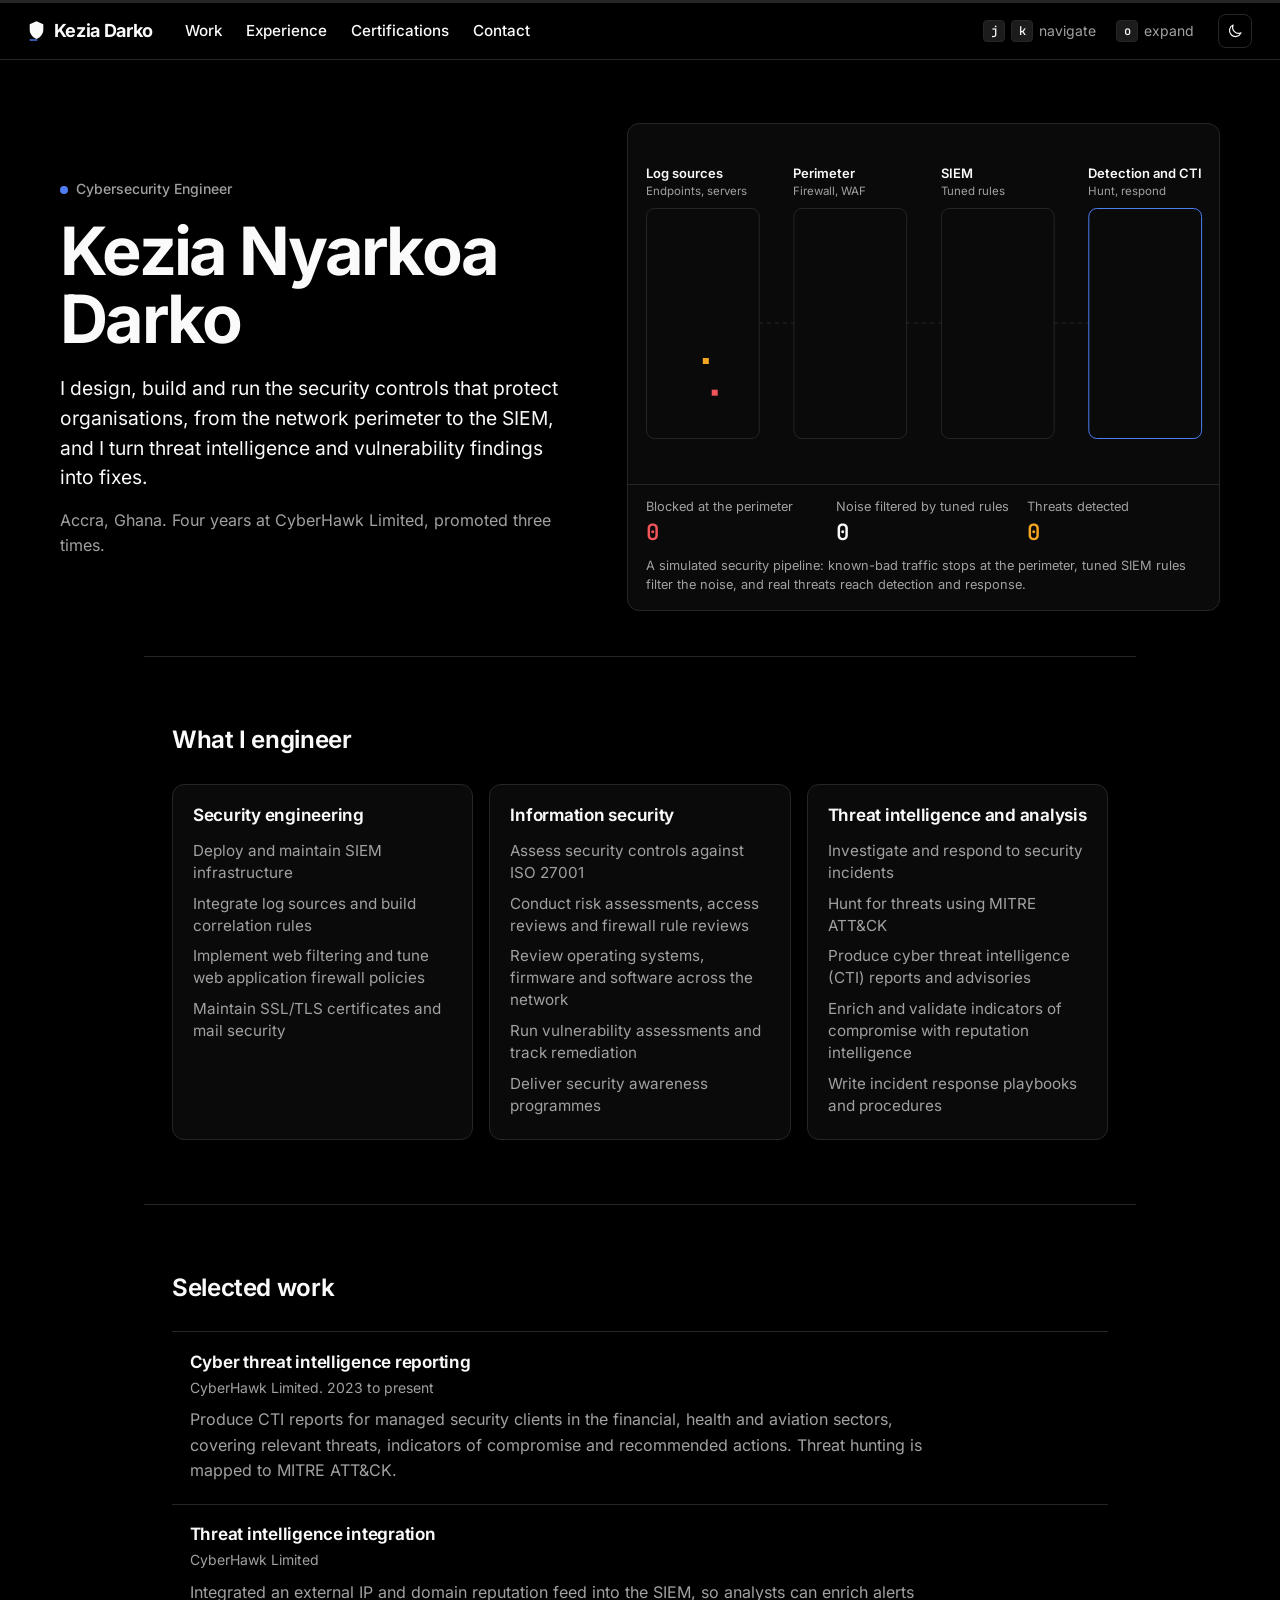
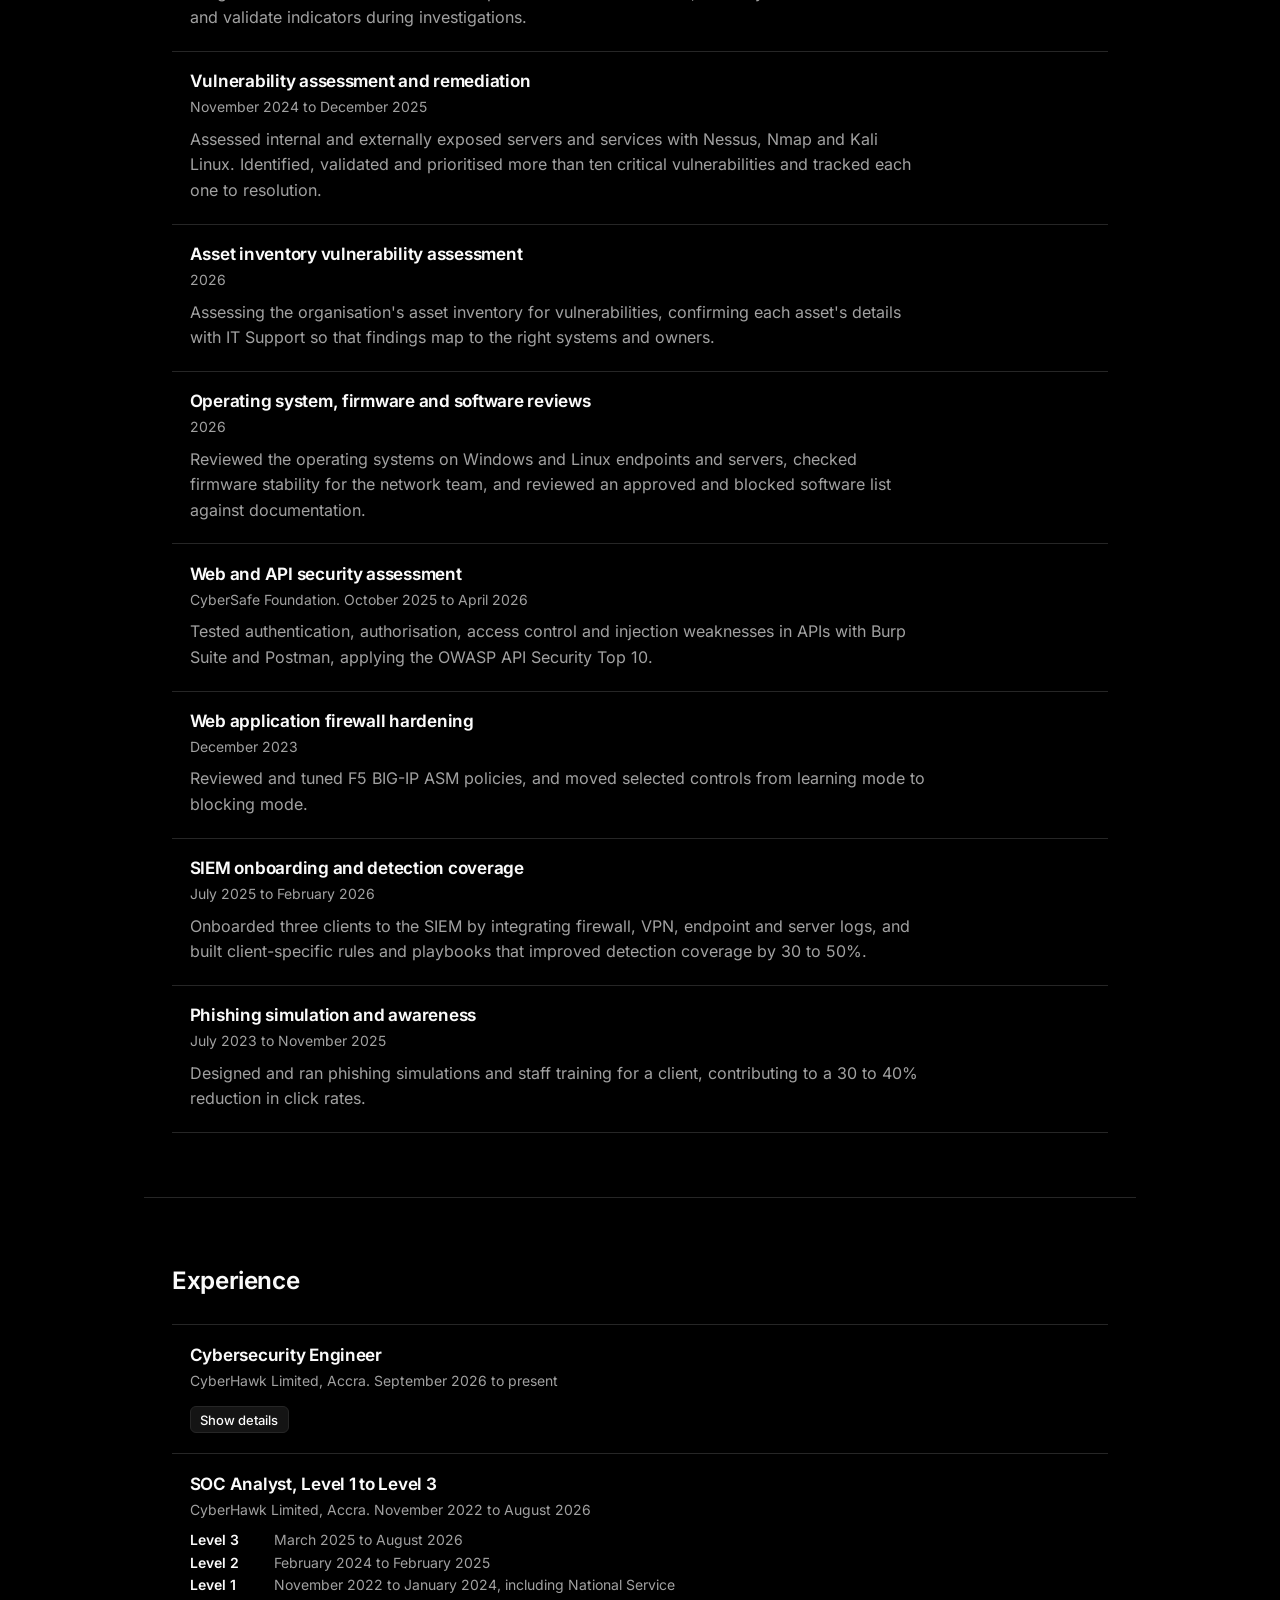
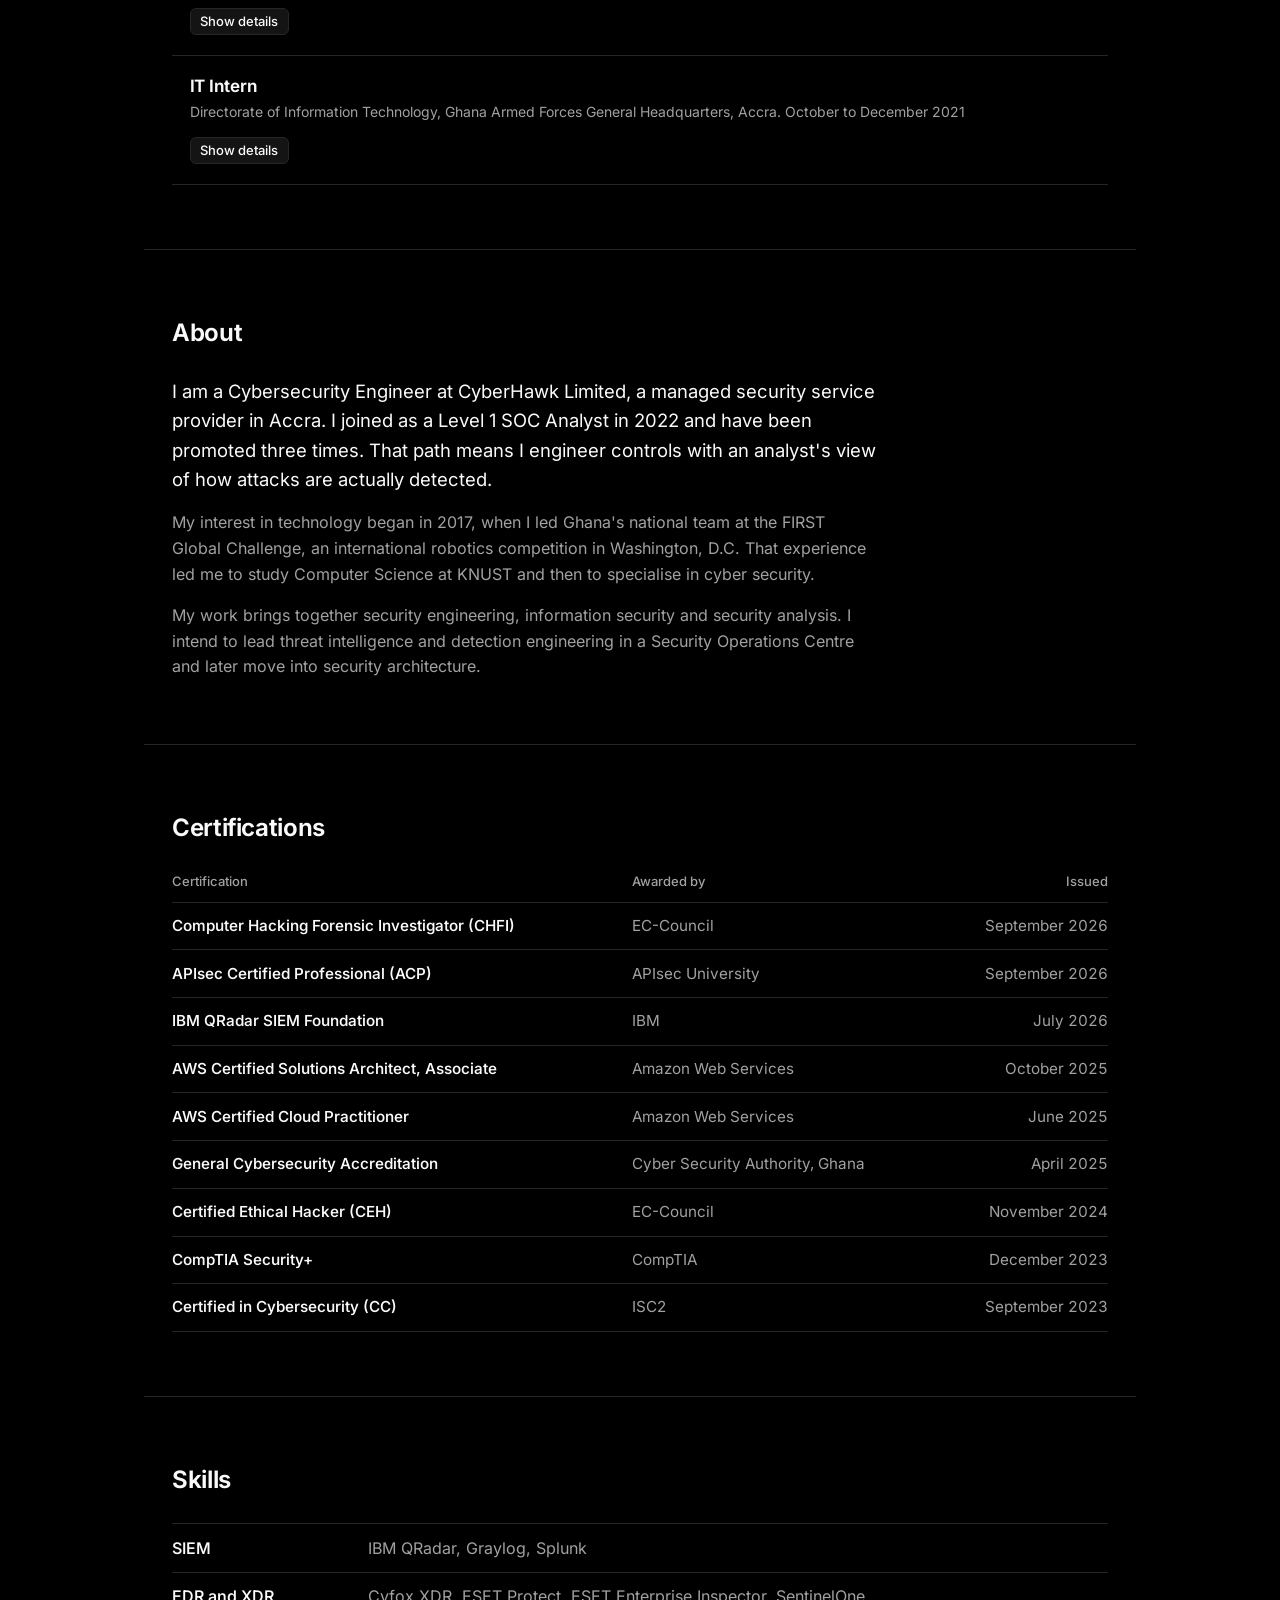
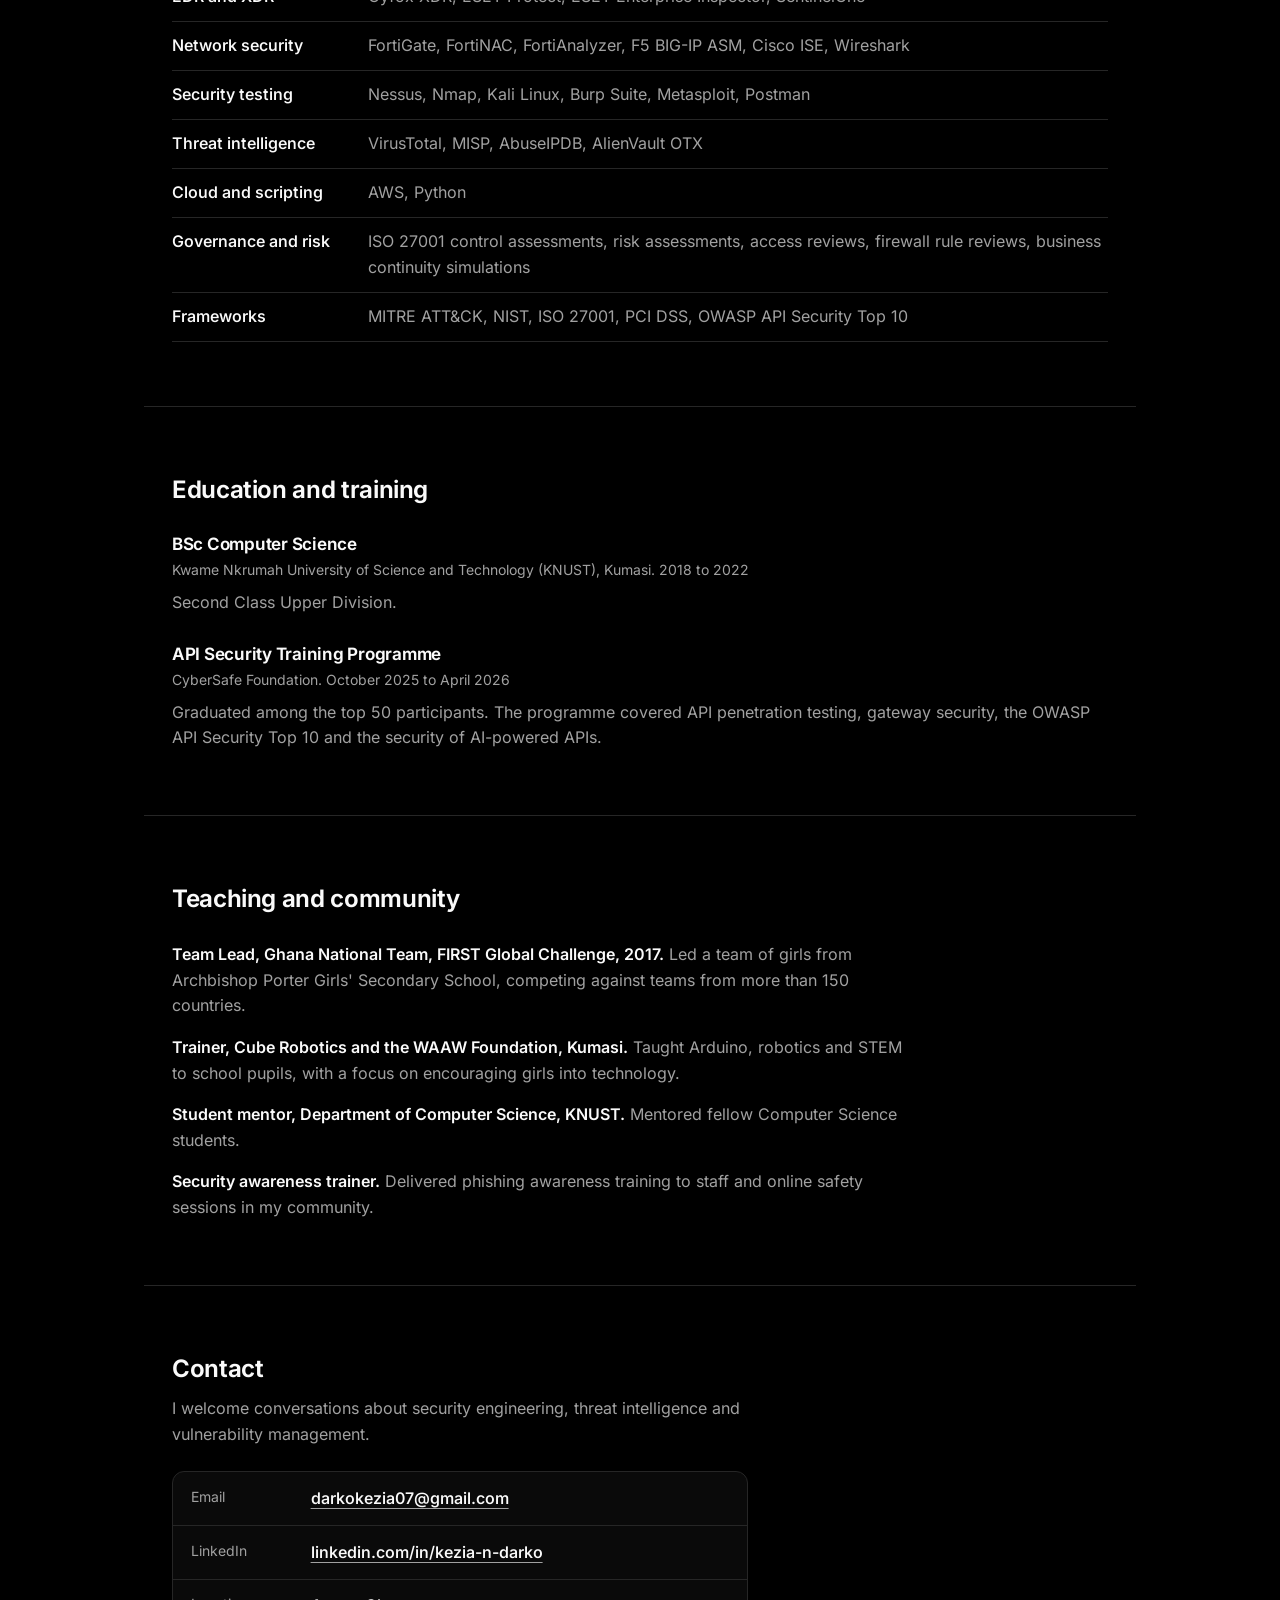
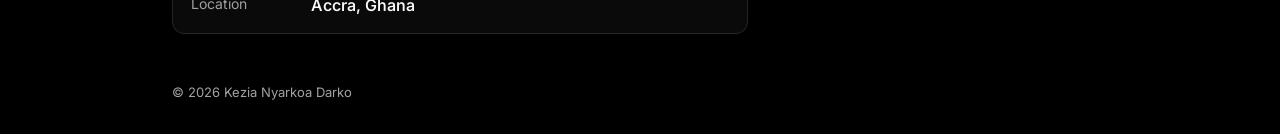
==== index.html @ 372451c3 "Add files via upload" ====
<!doctype html>
<html lang="en-GB" data-theme="dark">
<head>
<meta charset="utf-8">
<meta name="viewport" content="width=device-width, initial-scale=1">
<meta http-equiv="Content-Security-Policy" content="default-src 'none'; style-src 'sha256-IjvVVF1/81zvJD3wgTS6n4fn77Ia8DJwxIE45pSxgAc='; script-src 'sha256-u671l3vYb9fwI74BQW+jJZUP7U3Sh3WQQxTGGMKlvh4='; font-src data:; img-src data:; base-uri 'none'; form-action 'none'">
<meta name="referrer" content="no-referrer">
<title>Kezia Nyarkoa Darko, Cybersecurity Engineer</title>
<meta name="description" content="Kezia Nyarkoa Darko is an information security and cybersecurity engineer and analyst in Accra, Ghana, working across security engineering, risk assessment and incident investigation.">
<meta property="og:title" content="Kezia Nyarkoa Darko, Cybersecurity Engineer">
<meta property="og:description" content="Security engineering, information security and security analysis, from Accra, Ghana.">
<meta property="og:type" content="profile">
<link rel="icon" href="data:image/svg+xml,%3Csvg xmlns='http://www.w3.org/2000/svg' viewBox='0 0 32 32'%3E%3Crect width='32' height='32' rx='7' fill='%23000'/%3E%3Cpath d='M16 6l8 3.5v6c0 5.2-3.4 8.7-8 10.5-4.6-1.8-8-5.3-8-10.5v-6z' fill='%23fff'/%3E%3Crect x='10' y='27' width='12' height='2' fill='%234F7DF3'/%3E%3C/svg%3E">
<style>@font-face{font-family:"Inter";font-style:normal;font-weight:100 900;font-display:swap;src:url([data-uri]) format('woff2')}@font-face{font-family:"JetBrains Mono";font-style:normal;font-weight:100 800;font-display:swap;src:url([data-uri]) format('woff2')}
:root,[data-theme="dark"]{
  --bg:#000;
  --surface:#0A0A0A;
  --raised:#141414;
  --border:#262626;
  --text:#FAFAFA;
  --muted:#A1A1A1;
  --accent:#4F7DF3;
  --threat:#F5A524;
  --bad:#F2555A;
  --kbd:#1C1C1C;
  color-scheme:dark;
}
[data-theme="light"]{
  --bg:#FFF;
  --surface:#FAFAFA;
  --raised:#F2F2F2;
  --border:#E4E4E4;
  --text:#0A0A0A;
  --muted:#5C5C5C;
  --accent:#2F5FE0;
  --threat:#B86E00;
  --bad:#D0333A;
  --kbd:#F2F2F2;
  color-scheme:light;
}
:root{--sans:"Inter",system-ui,sans-serif;--mono:"JetBrains Mono",ui-monospace,monospace;--gutter:clamp(1rem,3vw,1.75rem);--col:62rem}
*,*::before,*::after{box-sizing:border-box}
html{scroll-behavior:smooth;-webkit-text-size-adjust:100%;scroll-padding-top:5rem}
body{margin:0;background:var(--bg);color:var(--text);font:400 1rem/1.6 var(--sans);font-feature-settings:"cv11","ss01"}
h1,h2,h3{margin:0;text-wrap:balance;font-weight:650;letter-spacing:-.015em}
p,ul,ol,dl,dd,figure{margin:0;padding:0}
a{color:inherit;text-underline-offset:.22em;text-decoration-thickness:1px;text-decoration-color:var(--muted)}
a:hover{text-decoration-color:var(--text)}
:focus-visible{outline:2px solid var(--accent);outline-offset:2px;border-radius:4px}
.sr{position:absolute;width:1px;height:1px;overflow:hidden;clip-path:inset(50%)}
.skip{position:absolute;left:1rem;top:-4rem;z-index:30;background:var(--text);color:var(--bg);padding:.5rem 1rem;border-radius:6px}
.skip:focus{top:.75rem}

/* top bar */
.bar{position:sticky;top:0;z-index:20;display:flex;align-items:center;gap:2rem;height:60px;padding:0 var(--gutter);background:var(--bg);border-top:3px solid var(--border);border-bottom:1px solid var(--border)}
.brand{display:flex;align-items:center;gap:.55rem;text-decoration:none;font-weight:700;font-size:1.125rem;letter-spacing:-.02em;white-space:nowrap}
.logo{width:17px;height:21px;color:var(--text)}
.nav{display:flex;gap:1.5rem}
.nav a{text-decoration:none;font-weight:500;font-size:.95rem}
.nav a:hover{color:var(--muted)}
.tools{margin-left:auto;display:flex;align-items:center;gap:1.25rem}
.hint{display:flex;align-items:center;gap:.35rem;color:var(--muted);font-size:.875rem;white-space:nowrap}
kbd{display:inline-grid;place-items:center;min-width:1.4rem;height:1.4rem;padding:0 .3rem;font:500 .75rem/1 var(--mono);color:var(--text);background:var(--kbd);border:1px solid var(--border);border-radius:4px}
.theme{display:grid;place-items:center;width:34px;height:34px;margin-left:.25rem;padding:0;background:var(--bg);color:var(--text);border:1px solid var(--border);border-radius:8px;cursor:pointer}
.theme:hover{background:var(--raised)}
.theme svg{width:18px;height:18px}
[data-theme="dark"] .sun,[data-theme="light"] .moon{display:none}

/* intro */
.intro{display:grid;grid-template-columns:minmax(0,1fr) minmax(0,1.15fr);gap:clamp(1.5rem,4vw,3.5rem);align-items:center;max-width:76rem;margin:0 auto;padding:clamp(2.5rem,7vh,4.5rem) var(--gutter) clamp(2rem,5vh,3.5rem)}
.role{display:inline-flex;align-items:center;gap:.5rem;font-size:.875rem;font-weight:500;color:var(--muted);margin-bottom:1.1rem}
.role::before{content:"";width:8px;height:8px;border-radius:50%;background:var(--accent)}
h1{font-size:clamp(2.6rem,5.2vw,4.4rem);line-height:1.02;font-weight:700;letter-spacing:-.04em}
.lede{font-size:clamp(1.1rem,1.5vw,1.25rem);line-height:1.55;margin-top:1.25rem;max-width:34em}
.where{color:var(--muted);margin-top:.9rem}

.pipeline{background:var(--surface);border:1px solid var(--border);border-radius:12px;overflow:hidden}
.pipeline canvas{display:block;width:100%;height:clamp(280px,32vw,360px)}
.pipeline figcaption{border-top:1px solid var(--border);padding:.9rem 1.1rem 1rem}
.counts{display:grid;grid-template-columns:repeat(3,minmax(0,1fr));gap:1rem}
.counts dt{font-size:.8rem;color:var(--muted);line-height:1.3}
.counts dd{font:600 1.4rem/1.2 var(--mono);margin-top:.2rem;font-variant-numeric:tabular-nums}
.counts div:nth-child(1) dd{color:var(--bad)}
.counts div:nth-child(3) dd{color:var(--threat)}
.note{font-size:.8rem;color:var(--muted);margin-top:.7rem;line-height:1.45}

/* sections */
.sec{max-width:var(--col);margin:0 auto;padding:clamp(2.5rem,6vw,4rem) var(--gutter);border-top:1px solid var(--border)}
.sec>h2{font-size:1.5rem;margin-bottom:1.5rem}
h3{font-size:1.0625rem;line-height:1.35;font-weight:650}
.meta{font-size:.875rem;color:var(--muted);margin:.2rem 0 .5rem}
.prose{max-width:44rem}
.prose p+p{margin-top:1em}
.prose p{color:var(--muted)}
.prose p:first-child{font-size:1.15rem;color:var(--text)}

.focus{display:grid;grid-template-columns:repeat(3,minmax(0,1fr));gap:1rem}
.focus>div{background:var(--surface);border:1px solid var(--border);border-radius:12px;padding:1.2rem 1.25rem 1.35rem}
.focus h3{margin-bottom:.8rem}
.focus ul{list-style:none;font-size:.95rem;color:var(--muted);line-height:1.45}
.focus li+li{margin-top:.55rem}

/* feed entries */
.feed{list-style:none;display:grid;border-top:1px solid var(--border)}
.entry{position:relative;padding:1.15rem 1rem 1.25rem 1.1rem;border-bottom:1px solid var(--border);outline:none}
.entry::before{content:"";position:absolute;left:0;top:1.2rem;bottom:1.2rem;width:2px;border-radius:2px;background:transparent}
.entry.is-current{background:var(--surface)}
.entry.is-current::before{background:var(--accent)}
.entry:focus-visible{outline:none}
.entry:focus-visible::before{background:var(--accent);width:3px}
.feed article p:last-child{color:var(--muted);max-width:46rem}
.toggle{margin-top:.35rem;padding:.3rem .6rem;font:500 .8125rem var(--sans);color:var(--text);background:var(--raised);border:1px solid var(--border);border-radius:6px;cursor:pointer}
.toggle:hover{border-color:var(--muted)}
.more{margin-top:.85rem}
.more ul{padding-left:1.1rem;color:var(--muted);max-width:46rem}
.more li+li{margin-top:.4rem}
.levels{margin:.2rem 0 .35rem;font-size:.875rem}
.levels>div{display:grid;grid-template-columns:4.5rem 1fr;gap:.75rem}
.levels dt{font-weight:600}
.levels dd{color:var(--muted)}
.plain{list-style:none;max-width:46rem}
.plain li{color:var(--muted)}
.plain strong{color:var(--text);font-weight:600}
.plain li+li{margin-top:1rem}
.stack{display:grid;gap:1.75rem}
.stack p:last-child{color:var(--muted)}

table{width:100%;border-collapse:collapse;font-size:.95rem}
thead th{text-align:left;font-weight:500;font-size:.8125rem;color:var(--muted);padding:0 1rem .6rem 0;border-bottom:1px solid var(--border)}
tbody th{text-align:left;font-weight:550}
tbody th,tbody td{padding:.7rem 1rem .7rem 0;border-bottom:1px solid var(--border);vertical-align:top}
tbody td{color:var(--muted)}
tbody td:last-child,thead th:last-child{white-space:nowrap;padding-right:0;text-align:right;font-variant-numeric:tabular-nums}

.skills{display:grid}
.skills>div{display:grid;grid-template-columns:11rem 1fr;gap:.25rem 1.25rem;padding:.7rem 0;border-bottom:1px solid var(--border)}
.skills>div:first-child{border-top:1px solid var(--border)}
.skills dt{font-weight:550}
.skills dd{color:var(--muted)}

.contact{max-width:var(--col);margin:0 auto;padding:clamp(2.5rem,6vw,4rem) var(--gutter) 2rem;border-top:1px solid var(--border)}
.contact h2{font-size:1.5rem}
.contact>p:not(.copy){color:var(--muted);margin-top:.5rem;max-width:36em}
.card{margin-top:1.5rem;background:var(--surface);border:1px solid var(--border);border-radius:12px;max-width:36rem}
.card>div{display:grid;grid-template-columns:6.5rem 1fr;gap:1rem;padding:.85rem 1.1rem}
.card>div+div{border-top:1px solid var(--border)}
.card dt{color:var(--muted);font-size:.875rem}
.card dd{font-weight:550;overflow-wrap:anywhere}
.copy{margin-top:3rem;font-size:.8125rem;color:var(--muted)}

@media (max-width:980px){.hint{display:none}.intro{grid-template-columns:1fr}}
@media (hover:none){.hint{display:none}}
@media (max-width:760px){
  .bar{gap:1rem}
  .brand span{display:none}
  .nav{gap:1rem}
  .nav a{font-size:.875rem}
  .nav a[href="#certifications"]{display:none}
  .focus{grid-template-columns:1fr}
  .skills>div{grid-template-columns:1fr}
  .counts{grid-template-columns:1fr;gap:.4rem}
  .counts div{display:flex;justify-content:space-between;align-items:baseline;gap:1rem}
  .counts dd{font-size:1.2rem;margin:0}
  .pipeline canvas{height:420px}
  thead{position:absolute;width:1px;height:1px;overflow:hidden;clip-path:inset(50%)}
  table,tbody,tr,tbody th,tbody td{display:block;width:100%}
  tbody tr{padding:.7rem 0;border-bottom:1px solid var(--border)}
  tbody th,tbody td{padding:0;border:0;text-align:left!important;white-space:normal}
  .card>div{grid-template-columns:1fr;gap:.1rem}
}
@media (prefers-reduced-motion:reduce){html{scroll-behavior:auto}}
@media print{.bar,.pipeline,.skip,.toggle{display:none}.more{display:block!important}}
</style>
</head>
<body>
<a class="skip" href="#main">Skip to main content</a>
<header class="bar">
  <a class="brand" href="#top"><svg class="logo" viewBox="0 0 20 24" aria-hidden="true"><path d="M10 1l8 3.5v6.2c0 5.4-3.4 9.1-8 11.3-4.6-2.2-8-5.9-8-11.3V4.5z" fill="currentColor"/><rect x="2" y="22.4" width="9" height="1.6" fill="var(--accent)"/></svg><span>Kezia Darko</span></a>
  <nav class="nav" aria-label="Main">
    <a href="#projects">Work</a>
    <a href="#work">Experience</a>
    <a href="#certifications">Certifications</a>
    <a href="#contact">Contact</a>
  </nav>
  <div class="tools">
    <p class="hint"><kbd>j</kbd> <kbd>k</kbd> navigate</p>
    <p class="hint"><kbd>o</kbd> expand</p>
    <button class="theme" id="theme" type="button" aria-label="Switch to light theme">
      <svg class="moon" viewBox="0 0 24 24" aria-hidden="true"><path d="M20 14.5A8 8 0 0 1 9.5 4a8 8 0 1 0 10.5 10.5z" fill="none" stroke="currentColor" stroke-width="1.6" stroke-linejoin="round"/></svg>
      <svg class="sun" viewBox="0 0 24 24" aria-hidden="true"><circle cx="12" cy="12" r="4" fill="none" stroke="currentColor" stroke-width="1.6"/><path d="M12 2v2.5M12 19.5V22M2 12h2.5M19.5 12H22M4.9 4.9l1.8 1.8M17.3 17.3l1.8 1.8M4.9 19.1l1.8-1.8M17.3 6.7l1.8-1.8" stroke="currentColor" stroke-width="1.6" stroke-linecap="round"/></svg>
    </button>
  </div>
</header>

<main id="main">
  <section class="intro" id="top">
    <div class="intro-text">
      <p class="role">Cybersecurity Engineer</p>
      <h1>Kezia Nyarkoa Darko</h1>
      <p class="lede">I design, build and run the security controls that protect organisations, from the network perimeter to the SIEM, and I turn threat intelligence and vulnerability findings into fixes.</p>
      <p class="where">Accra, Ghana. Four years at CyberHawk Limited, promoted three times.</p>
    </div>
    <figure class="pipeline" id="pipeline" hidden>
      <canvas id="flow" aria-hidden="true"></canvas>
      <figcaption>
        <dl class="counts">
          <div><dt>Blocked at the perimeter</dt><dd id="c-block">0</dd></div>
          <div><dt>Noise filtered by tuned rules</dt><dd id="c-noise">0</dd></div>
          <div><dt>Threats detected</dt><dd id="c-hit">0</dd></div>
        </dl>
        <p class="note">A simulated security pipeline: known-bad traffic stops at the perimeter, tuned SIEM rules filter the noise, and real threats reach detection and response.</p>
      </figcaption>
    </figure>
  </section>

  <section class="sec" id="focus">
    <h2>What I engineer</h2>
    <div class="focus">
      <div>
        <h3>Security engineering</h3>
        <ul>
          <li>Deploy and maintain SIEM infrastructure</li>
          <li>Integrate log sources and build correlation rules</li>
          <li>Implement web filtering and tune web application firewall policies</li>
          <li>Maintain SSL/TLS certificates and mail security</li>
        </ul>
      </div>
      <div>
        <h3>Information security</h3>
        <ul>
          <li>Assess security controls against ISO 27001</li>
          <li>Conduct risk assessments, access reviews and firewall rule reviews</li>
          <li>Review operating systems, firmware and software across the network</li>
          <li>Run vulnerability assessments and track remediation</li>
          <li>Deliver security awareness programmes</li>
        </ul>
      </div>
      <div>
        <h3>Threat intelligence and analysis</h3>
        <ul>
          <li>Investigate and respond to security incidents</li>
          <li>Hunt for threats using MITRE ATT&amp;CK</li>
          <li>Produce cyber threat intelligence (CTI) reports and advisories</li>
          <li>Enrich and validate indicators of compromise with reputation intelligence</li>
          <li>Write incident response playbooks and procedures</li>
        </ul>
      </div>
    </div>
  </section>

  <section class="sec" id="projects">
    <h2>Selected work</h2>
    <div class="feed">
      <article class="entry" tabindex="-1">
        <h3>Cyber threat intelligence reporting</h3>
        <p class="meta">CyberHawk Limited. 2023 to present</p>
        <p>Produce CTI reports for managed security clients in the financial, health and aviation sectors, covering relevant threats, indicators of compromise and recommended actions. Threat hunting is mapped to MITRE ATT&amp;CK.</p>
      </article>
      <article class="entry" tabindex="-1">
        <h3>Threat intelligence integration</h3>
        <p class="meta">CyberHawk Limited</p>
        <p>Integrated an external IP and domain reputation feed into the SIEM, so analysts can enrich alerts and validate indicators during investigations.</p>
      </article>
      <article class="entry" tabindex="-1">
        <h3>Vulnerability assessment and remediation</h3>
        <p class="meta">November 2024 to December 2025</p>
        <p>Assessed internal and externally exposed servers and services with Nessus, Nmap and Kali Linux. Identified, validated and prioritised more than ten critical vulnerabilities and tracked each one to resolution.</p>
      </article>
      <article class="entry" tabindex="-1">
        <h3>Asset inventory vulnerability assessment</h3>
        <p class="meta">2026</p>
        <p>Assessing the organisation's asset inventory for vulnerabilities, confirming each asset's details with IT Support so that findings map to the right systems and owners.</p>
      </article>
      <article class="entry" tabindex="-1">
        <h3>Operating system, firmware and software reviews</h3>
        <p class="meta">2026</p>
        <p>Reviewed the operating systems on Windows and Linux endpoints and servers, checked firmware stability for the network team, and reviewed an approved and blocked software list against documentation.</p>
      </article>
      <article class="entry" tabindex="-1">
        <h3>Web and API security assessment</h3>
        <p class="meta">CyberSafe Foundation. October 2025 to April 2026</p>
        <p>Tested authentication, authorisation, access control and injection weaknesses in APIs with Burp Suite and Postman, applying the OWASP API Security Top 10.</p>
      </article>
      <article class="entry" tabindex="-1">
        <h3>Web application firewall hardening</h3>
        <p class="meta">December 2023</p>
        <p>Reviewed and tuned F5 BIG-IP ASM policies, and moved selected controls from learning mode to blocking mode.</p>
      </article>
      <article class="entry" tabindex="-1">
        <h3>SIEM onboarding and detection coverage</h3>
        <p class="meta">July 2025 to February 2026</p>
        <p>Onboarded three clients to the SIEM by integrating firewall, VPN, endpoint and server logs, and built client-specific rules and playbooks that improved detection coverage by 30 to 50%.</p>
      </article>
      <article class="entry" tabindex="-1">
        <h3>Phishing simulation and awareness</h3>
        <p class="meta">July 2023 to November 2025</p>
        <p>Designed and ran phishing simulations and staff training for a client, contributing to a 30 to 40% reduction in click rates.</p>
      </article>
    </div>
  </section>

  <section class="sec" id="work">
    <h2>Experience</h2>
    <ol class="feed timeline">
      <li class="entry" tabindex="-1">
        <h3>Cybersecurity Engineer</h3>
        <p class="meta">CyberHawk Limited, Accra. September 2026 to present</p>
        <button class="toggle" type="button" aria-expanded="false" aria-controls="x1">Show details</button>
        <div class="more" id="x1" hidden>
        <ul>
          <li>Deployed an on-premises SIEM event processor to keep log processing in-country.</li>
          <li>Implemented web filtering policies and maintain security infrastructure, including SSL/TLS certificates and mail security.</li>
          <li>Review operating systems, firmware and software across endpoints and servers, and report findings to the technical teams.</li>
          <li>Assess assets for vulnerabilities and investigate SIEM platform health issues.</li>
          <li>Write technical documentation for the managed SIEM service and help run the company's Cyber Month awareness activities.</li>
        </ul>
        </div>
      </li>
      <li class="entry" tabindex="-1">
        <h3>SOC Analyst, Level 1 to Level 3</h3>
        <p class="meta">CyberHawk Limited, Accra. November 2022 to August 2026</p>
        <dl class="levels">
          <div><dt>Level 3</dt><dd>March 2025 to August 2026</dd></div>
          <div><dt>Level 2</dt><dd>February 2024 to February 2025</dd></div>
          <div><dt>Level 1</dt><dd>November 2022 to January 2024, including National Service</dd></div>
        </dl>
        <button class="toggle" type="button" aria-expanded="false" aria-controls="x2">Show details</button>
        <div class="more" id="x2" hidden>
        <ul>
          <li>Led investigations into more than 500 high-severity incidents across more than six managed security clients.</li>
          <li>Developed and tuned SIEM detection rules, contributing to a 30% reduction in false positives.</li>
          <li>Onboarded three clients to the SIEM, with client-specific rules and playbooks that improved detection coverage by 30 to 50%.</li>
          <li>Identified and prioritised more than ten critical vulnerabilities and tracked remediation through to resolution.</li>
          <li>Supported ISO 27001 security reviews, risk assessments, access reviews and business continuity simulations.</li>
          <li>Conducted threat hunting with MITRE ATT&amp;CK, wrote threat intelligence reports and integrated external threat intelligence into the SIEM.</li>
          <li>Ran phishing simulations that helped one client reduce click rates by 30 to 40%.</li>
          <li>Mentored more than 15 Tier 1 analysts and led the SOC for a full week during the SOC manager's leave.</li>
        </ul>
        </div>
      </li>
      <li class="entry" tabindex="-1">
        <h3>IT Intern</h3>
        <p class="meta">Directorate of Information Technology, Ghana Armed Forces General Headquarters, Accra. October to December 2021</p>
        <button class="toggle" type="button" aria-expanded="false" aria-controls="x3">Show details</button>
        <div class="more" id="x3" hidden>
        <ul>
          <li>Supported IT infrastructure and network devices, configured workstations and assisted with connectivity troubleshooting.</li>
        </ul>
        </div>
      </li>
    </ol>
  </section>

  <section class="sec" id="about">
    <h2>About</h2>
    <div class="prose">
      <p>I am a Cybersecurity Engineer at CyberHawk Limited, a managed security service provider in Accra. I joined as a Level 1 SOC Analyst in 2022 and have been promoted three times. That path means I engineer controls with an analyst's view of how attacks are actually detected.</p>
      <p>My interest in technology began in 2017, when I led Ghana's national team at the FIRST Global Challenge, an international robotics competition in Washington, D.C. That experience led me to study Computer Science at KNUST and then to specialise in cyber security.</p>
      <p>My work brings together security engineering, information security and security analysis. I intend to lead threat intelligence and detection engineering in a Security Operations Centre and later move into security architecture.</p>
    </div>
  </section>

  <section class="sec" id="certifications">
    <h2>Certifications</h2>
    <table>
      <thead>
        <tr><th scope="col">Certification</th><th scope="col">Awarded by</th><th scope="col">Issued</th></tr>
      </thead>
      <tbody>
        <tr><th scope="row">Computer Hacking Forensic Investigator (CHFI)</th><td>EC-Council</td><td>September 2026</td></tr>
        <tr><th scope="row">APIsec Certified Professional (ACP)</th><td>APIsec University</td><td>September 2026</td></tr>
        <tr><th scope="row">IBM QRadar SIEM Foundation</th><td>IBM</td><td>July 2026</td></tr>
        <tr><th scope="row">AWS Certified Solutions Architect, Associate</th><td>Amazon Web Services</td><td>October 2025</td></tr>
        <tr><th scope="row">AWS Certified Cloud Practitioner</th><td>Amazon Web Services</td><td>June 2025</td></tr>
        <tr><th scope="row">General Cybersecurity Accreditation</th><td>Cyber Security Authority, Ghana</td><td>April 2025</td></tr>
        <tr><th scope="row">Certified Ethical Hacker (CEH)</th><td>EC-Council</td><td>November 2024</td></tr>
        <tr><th scope="row">CompTIA Security+</th><td>CompTIA</td><td>December 2023</td></tr>
        <tr><th scope="row">Certified in Cybersecurity (CC)</th><td>ISC2</td><td>September 2023</td></tr>
      </tbody>
    </table>
  </section>

  <section class="sec" id="skills">
    <h2>Skills</h2>
    <dl class="skills">
      <div><dt>SIEM</dt><dd>IBM QRadar, Graylog, Splunk</dd></div>
      <div><dt>EDR and XDR</dt><dd>Cyfox XDR, ESET Protect, ESET Enterprise Inspector, SentinelOne</dd></div>
      <div><dt>Network security</dt><dd>FortiGate, FortiNAC, FortiAnalyzer, F5 BIG-IP ASM, Cisco ISE, Wireshark</dd></div>
      <div><dt>Security testing</dt><dd>Nessus, Nmap, Kali Linux, Burp Suite, Metasploit, Postman</dd></div>
      <div><dt>Threat intelligence</dt><dd>VirusTotal, MISP, AbuseIPDB, AlienVault OTX</dd></div>
      <div><dt>Cloud and scripting</dt><dd>AWS, Python</dd></div>
      <div><dt>Governance and risk</dt><dd>ISO 27001 control assessments, risk assessments, access reviews, firewall rule reviews, business continuity simulations</dd></div>
      <div><dt>Frameworks</dt><dd>MITRE ATT&amp;CK, NIST, ISO 27001, PCI DSS, OWASP API Security Top 10</dd></div>
    </dl>
  </section>

  <section class="sec" id="education">
    <h2>Education and training</h2>
    <div class="stack">
      <div>
        <h3>BSc Computer Science</h3>
        <p class="meta">Kwame Nkrumah University of Science and Technology (KNUST), Kumasi. 2018 to 2022</p>
        <p>Second Class Upper Division.</p>
      </div>
      <div>
        <h3>API Security Training Programme</h3>
        <p class="meta">CyberSafe Foundation. October 2025 to April 2026</p>
        <p>Graduated among the top 50 participants. The programme covered API penetration testing, gateway security, the OWASP API Security Top 10 and the security of AI-powered APIs.</p>
      </div>
    </div>
  </section>

  <section class="sec" id="community">
    <h2>Teaching and community</h2>
    <ul class="plain">
      <li><strong>Team Lead, Ghana National Team, FIRST Global Challenge, 2017.</strong> Led a team of girls from Archbishop Porter Girls' Secondary School, competing against teams from more than 150 countries.</li>
      <li><strong>Trainer, Cube Robotics and the WAAW Foundation, Kumasi.</strong> Taught Arduino, robotics and STEM to school pupils, with a focus on encouraging girls into technology.</li>
      <li><strong>Student mentor, Department of Computer Science, KNUST.</strong> Mentored fellow Computer Science students.</li>
      <li><strong>Security awareness trainer.</strong> Delivered phishing awareness training to staff and online safety sessions in my community.</li>
    </ul>
  </section>
</main>

<footer class="contact" id="contact">
  <h2>Contact</h2>
  <p>I welcome conversations about security engineering, threat intelligence and vulnerability management.</p>
  <dl class="card">
    <div><dt>Email</dt><dd><a href="mailto:darkokezia07@gmail.com">darkokezia07@gmail.com</a></dd></div>
    <div><dt>LinkedIn</dt><dd><a href="https://www.linkedin.com/in/kezia-n-darko" rel="noopener noreferrer">linkedin.com/in/kezia-n-darko</a></dd></div>
    <div><dt>Location</dt><dd>Accra, Ghana</dd></div>
  </dl>
  <p class="copy">&copy; 2026 Kezia Nyarkoa Darko</p>
</footer>
<script>(function () {
  var fig = document.getElementById('pipeline');
  var canvas = document.getElementById('flow');
  var ctx = canvas.getContext && canvas.getContext('2d');
  if (!ctx) return;
  fig.hidden = false;

  var C = {};
  function readColours() {
    var cs = getComputedStyle(document.documentElement);
    function v(n) { return cs.getPropertyValue(n).trim(); }
    C = { line: v('--border'), trace: v('--muted'), paper: v('--text'), muted: v('--muted'), signal: v('--threat'), bad: v('--bad'), accent: v('--accent') };
  }
  readColours();
  window.__pipelineTheme = function () { readColours(); draw(); };
  var stages = [
    { name: 'Log sources', sub: 'Endpoints, servers' },
    { name: 'Perimeter', sub: 'Firewall, WAF' },
    { name: 'SIEM', sub: 'Tuned rules' },
    { name: 'Detection and CTI', sub: 'Hunt, respond' }
  ];
  var counts = { block: 0, noise: 0, hit: 0 };
  var el = { block: document.getElementById('c-block'), noise: document.getElementById('c-noise'), hit: document.getElementById('c-hit') };
  var W = 0, H = 0, vertical = false, boxes = [], packets = [], seed = 7;

  function rand() { seed = (seed * 16807) % 2147483647; return (seed - 1) / 2147483646; }

  function layout() {
    var dpr = Math.min(window.devicePixelRatio || 1, 2);
    var r = canvas.getBoundingClientRect();
    W = r.width; H = r.height;
    canvas.width = Math.round(W * dpr); canvas.height = Math.round(H * dpr);
    ctx.setTransform(dpr, 0, 0, dpr, 0, 0);
    vertical = W < 560;
    boxes = [];
    var n = stages.length, pad = 18;
    if (vertical) {
      var bh = 54, gap = (H - pad * 2 - bh * n) / (n - 1);
      for (var i = 0; i < n; i++) boxes.push({ x: pad, y: pad + i * (bh + gap), w: W - pad * 2, h: bh });
    } else {
      var bw = Math.min(150, (W - pad * 2) / n - 26), g = (W - pad * 2 - bw * n) / (n - 1), bh2 = Math.min(H - 110, 230), top = 64 + (H - 110 - bh2) / 2 + 10;
      for (var j = 0; j < n; j++) boxes.push({ x: pad + j * (bw + g), y: top, w: bw, h: bh2 });
    }
  }

  // position along the pipeline: s in [0, n-1], lane in [-1, 1]
  function at(s, lane) {
    var i = Math.min(Math.floor(s), boxes.length - 2), f = s - i, a = boxes[i], b = boxes[i + 1];
    if (vertical) {
      var y1 = a.y + a.h / 2, y2 = b.y + b.h / 2;
      return { x: a.x + a.w / 2 + lane * (a.w * 0.36), y: y1 + (y2 - y1) * f };
    }
    var x1 = a.x + a.w / 2, x2 = b.x + b.w / 2;
    return { x: x1 + (x2 - x1) * f, y: a.y + a.h / 2 + lane * (a.h * 0.36) };
  }

  function spawn() {
    var r = rand(), kind = r < 0.14 ? 'bad' : r < 0.26 ? 'threat' : 'noise';
    packets.push({ s: 0, lane: rand() * 2 - 1, kind: kind, speed: 0.009 + rand() * 0.005, stop: kind === 'bad' ? 1 : kind === 'noise' ? 2 : 3, fade: 1, done: false });
  }

  function label(b, st, idx) {
    ctx.fillStyle = C.paper;
    ctx.font = '600 13px Inter, system-ui, sans-serif';
    ctx.textBaseline = 'alphabetic';
    if (vertical) {
      ctx.fillText(st.name, b.x + 12, b.y + 22);
      ctx.fillStyle = C.muted; ctx.font = '400 11.5px Inter, system-ui, sans-serif';
      ctx.fillText(st.sub, b.x + 12, b.y + 40);
    } else {
      ctx.fillText(st.name, b.x, b.y - 30);
      ctx.fillStyle = C.muted; ctx.font = '400 11.5px Inter, system-ui, sans-serif';
      ctx.fillText(st.sub, b.x, b.y - 13);
    }
  }

  function draw() {
    ctx.clearRect(0, 0, W, H);
    // connectors
    ctx.strokeStyle = C.line; ctx.lineWidth = 1; ctx.setLineDash([4, 4]);
    for (var k = 0; k < boxes.length - 1; k++) {
      var a = boxes[k], b = boxes[k + 1];
      ctx.beginPath();
      if (vertical) { ctx.moveTo(W / 2, a.y + a.h); ctx.lineTo(W / 2, b.y); }
      else { ctx.moveTo(a.x + a.w, a.y + a.h / 2); ctx.lineTo(b.x, b.y + b.h / 2); }
      ctx.stroke();
    }
    ctx.setLineDash([]);
    boxes.forEach(function (b, i) {
      ctx.strokeStyle = i === 3 ? C.accent : C.line; ctx.lineWidth = 1;
      ctx.beginPath();
      if (ctx.roundRect) ctx.roundRect(b.x + 0.5, b.y + 0.5, b.w, b.h, 8); else ctx.rect(b.x + 0.5, b.y + 0.5, b.w, b.h);
      ctx.stroke();
      label(b, stages[i], i);
    });
    packets.forEach(function (p) {
      var pt = at(p.s, p.lane), col = p.kind === 'bad' ? C.bad : p.kind === 'threat' ? C.signal : C.trace;
      ctx.globalAlpha = p.fade * (p.kind === 'noise' ? 0.75 : 1);
      ctx.fillStyle = col;
      var sz = p.kind === 'noise' ? 4 : 6;
      ctx.fillRect(pt.x - sz / 2, pt.y - sz / 2, sz, sz);
      if (p.done && p.kind === 'bad') {
        ctx.strokeStyle = C.bad; ctx.lineWidth = 1.5; ctx.beginPath();
        ctx.moveTo(pt.x - 6, pt.y - 6); ctx.lineTo(pt.x + 6, pt.y + 6); ctx.moveTo(pt.x + 6, pt.y - 6); ctx.lineTo(pt.x - 6, pt.y + 6); ctx.stroke();
      }
      if (p.done && p.kind === 'threat') {
        ctx.strokeStyle = C.signal; ctx.lineWidth = 1.5; ctx.strokeRect(pt.x - 8, pt.y - 8, 16, 16);
      }
    });
    ctx.globalAlpha = 1;
  }

  function step() {
    for (var i = packets.length - 1; i >= 0; i--) {
      var p = packets[i];
      if (!p.done) {
        p.s += p.speed;
        if (p.s >= p.stop) {
          p.s = p.stop; p.done = true;
          counts[p.kind === 'bad' ? 'block' : p.kind === 'noise' ? 'noise' : 'hit']++;
        }
      } else {
        p.fade -= p.kind === 'noise' ? 0.05 : 0.012;
        if (p.fade <= 0) packets.splice(i, 1);
      }
    }
    el.block.textContent = counts.block; el.noise.textContent = counts.noise; el.hit.textContent = counts.hit;
  }

  layout();
  var reduce = window.matchMedia('(prefers-reduced-motion: reduce)').matches;
  if (reduce) {
    for (var t = 0; t < 900; t++) { if (t % 9 === 0) spawn(); step(); }
    draw();
  } else {
    var frame = 0, visible = true;
    if ('IntersectionObserver' in window) new IntersectionObserver(function (e) { visible = e[0].isIntersecting; }).observe(canvas);
    var loop = function () {
      if (visible && !document.hidden) { if (frame++ % 6 === 0) spawn(); step(); draw(); }
      requestAnimationFrame(loop);
    };
    requestAnimationFrame(loop);
  }
  if (document.fonts && document.fonts.ready) document.fonts.ready.then(draw);
  var timer;
  window.addEventListener('resize', function () { clearTimeout(timer); timer = setTimeout(function () { layout(); draw(); }, 120); });
})();

(function () {
  var root = document.documentElement, btn = document.getElementById('theme');
  function apply(t) {
    root.setAttribute('data-theme', t);
    btn.setAttribute('aria-label', t === 'dark' ? 'Switch to light theme' : 'Switch to dark theme');
    if (window.__pipelineTheme) window.__pipelineTheme();
  }
  var saved = null;
  try { saved = localStorage.getItem('theme'); } catch (e) {}
  apply(saved === 'light' ? 'light' : 'dark');
  btn.addEventListener('click', function () {
    var next = root.getAttribute('data-theme') === 'dark' ? 'light' : 'dark';
    apply(next);
    try { localStorage.setItem('theme', next); } catch (e) {}
  });

  function setOpen(entry, open) {
    var b = entry.querySelector('.toggle');
    if (!b) return;
    var panel = document.getElementById(b.getAttribute('aria-controls'));
    b.setAttribute('aria-expanded', String(open));
    b.textContent = open ? 'Hide details' : 'Show details';
    panel.hidden = !open;
  }
  document.querySelectorAll('.toggle').forEach(function (b) {
    b.addEventListener('click', function () {
      var e = b.closest('.entry');
      setOpen(e, b.getAttribute('aria-expanded') !== 'true');
      select(entries.indexOf(e), false);
    });
  });

  var entries = Array.prototype.slice.call(document.querySelectorAll('.entry')), cur = -1;
  function select(i, scroll) {
    if (i < 0 || i >= entries.length) return;
    if (cur >= 0) entries[cur].classList.remove('is-current');
    cur = i;
    var e = entries[cur];
    e.classList.add('is-current');
    if (scroll) {
      e.focus({ preventScroll: true });
      var reduce = window.matchMedia('(prefers-reduced-motion: reduce)').matches;
      e.scrollIntoView({ block: 'center', behavior: reduce ? 'auto' : 'smooth' });
    }
  }
  entries.forEach(function (e, i) {
    e.addEventListener('click', function (ev) { if (!ev.target.closest('a,button')) select(i, false); });
  });
  document.addEventListener('keydown', function (ev) {
    if (ev.metaKey || ev.ctrlKey || ev.altKey) return;
    var t = ev.target;
    if (t && (t.isContentEditable || /^(INPUT|TEXTAREA|SELECT)$/.test(t.tagName))) return;
    if (ev.key === 'j') { ev.preventDefault(); select(cur < 0 ? 0 : Math.min(cur + 1, entries.length - 1), true); }
    else if (ev.key === 'k') { ev.preventDefault(); select(cur < 0 ? 0 : Math.max(cur - 1, 0), true); }
    else if (ev.key === 'o' && cur >= 0) {
      var b = entries[cur].querySelector('.toggle');
      if (b) { ev.preventDefault(); setOpen(entries[cur], b.getAttribute('aria-expanded') !== 'true'); }
    }
  });
})();
</script>
</body>
</html>
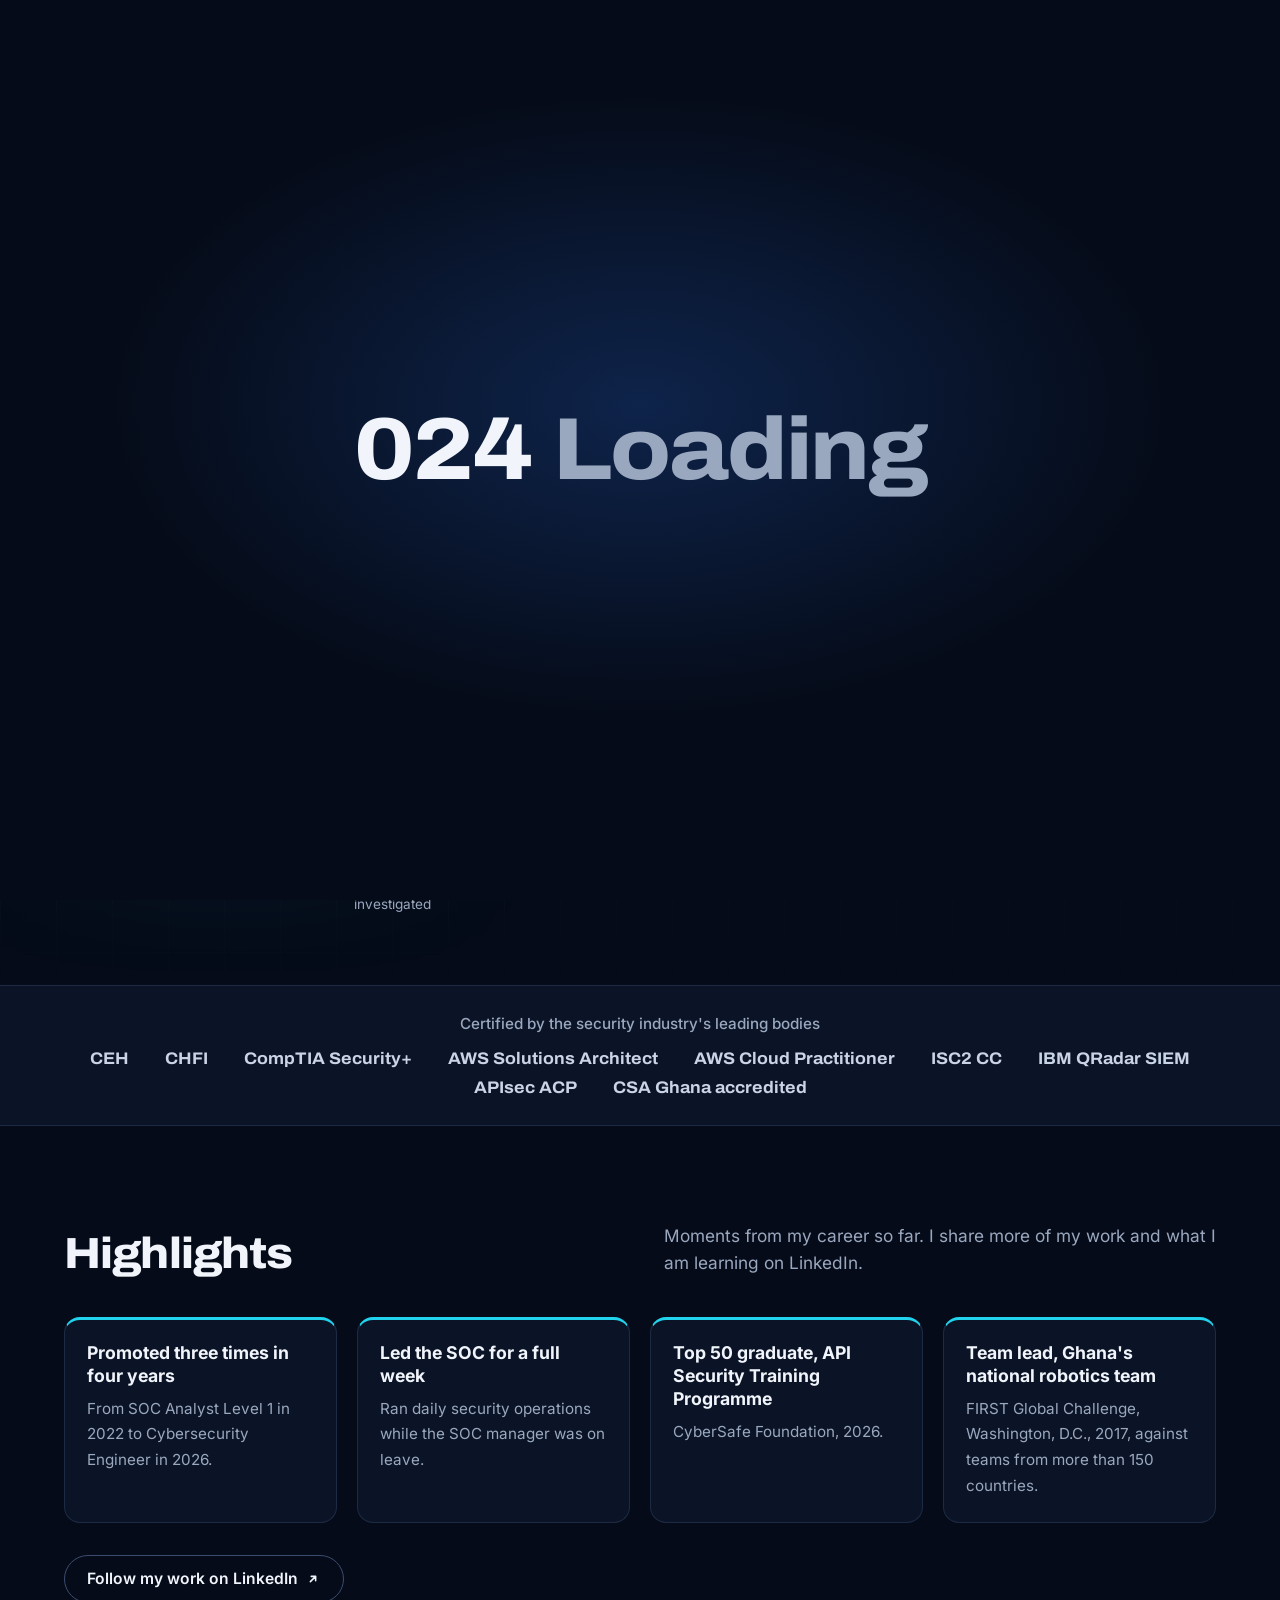
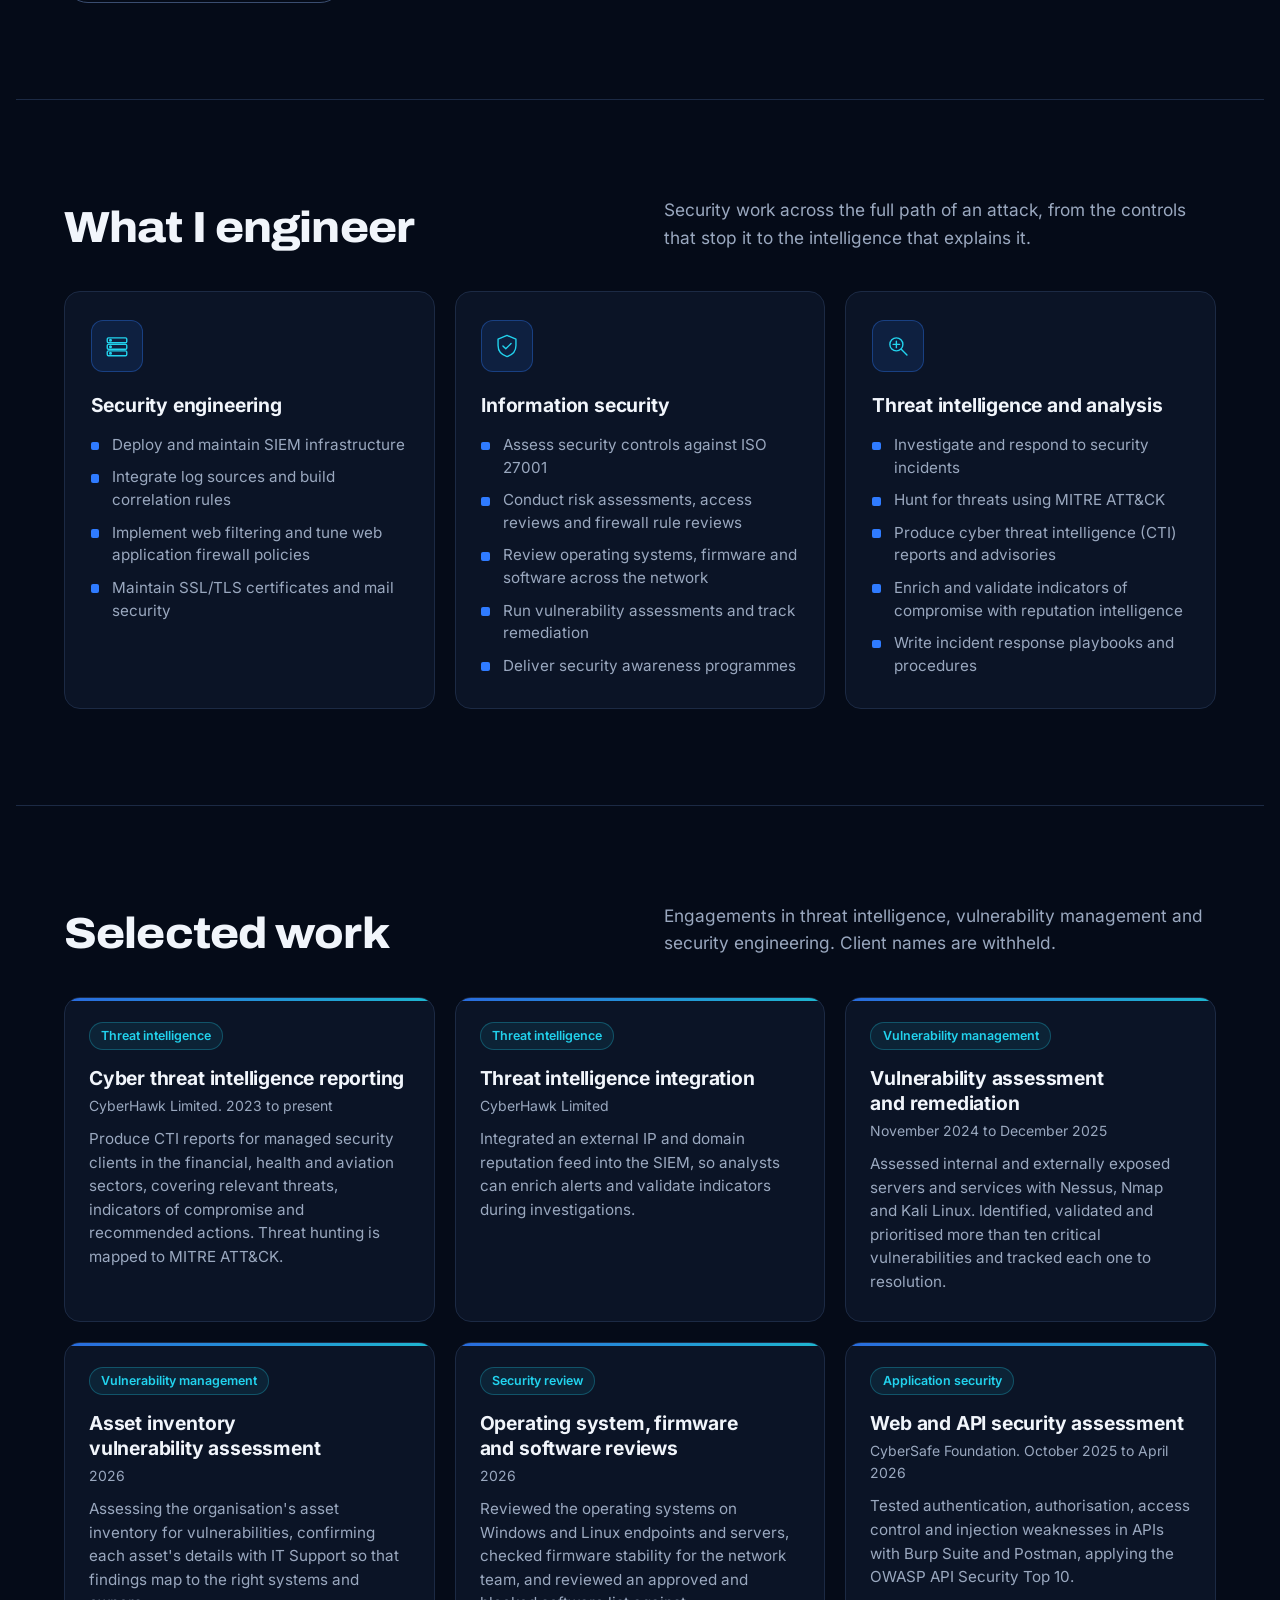
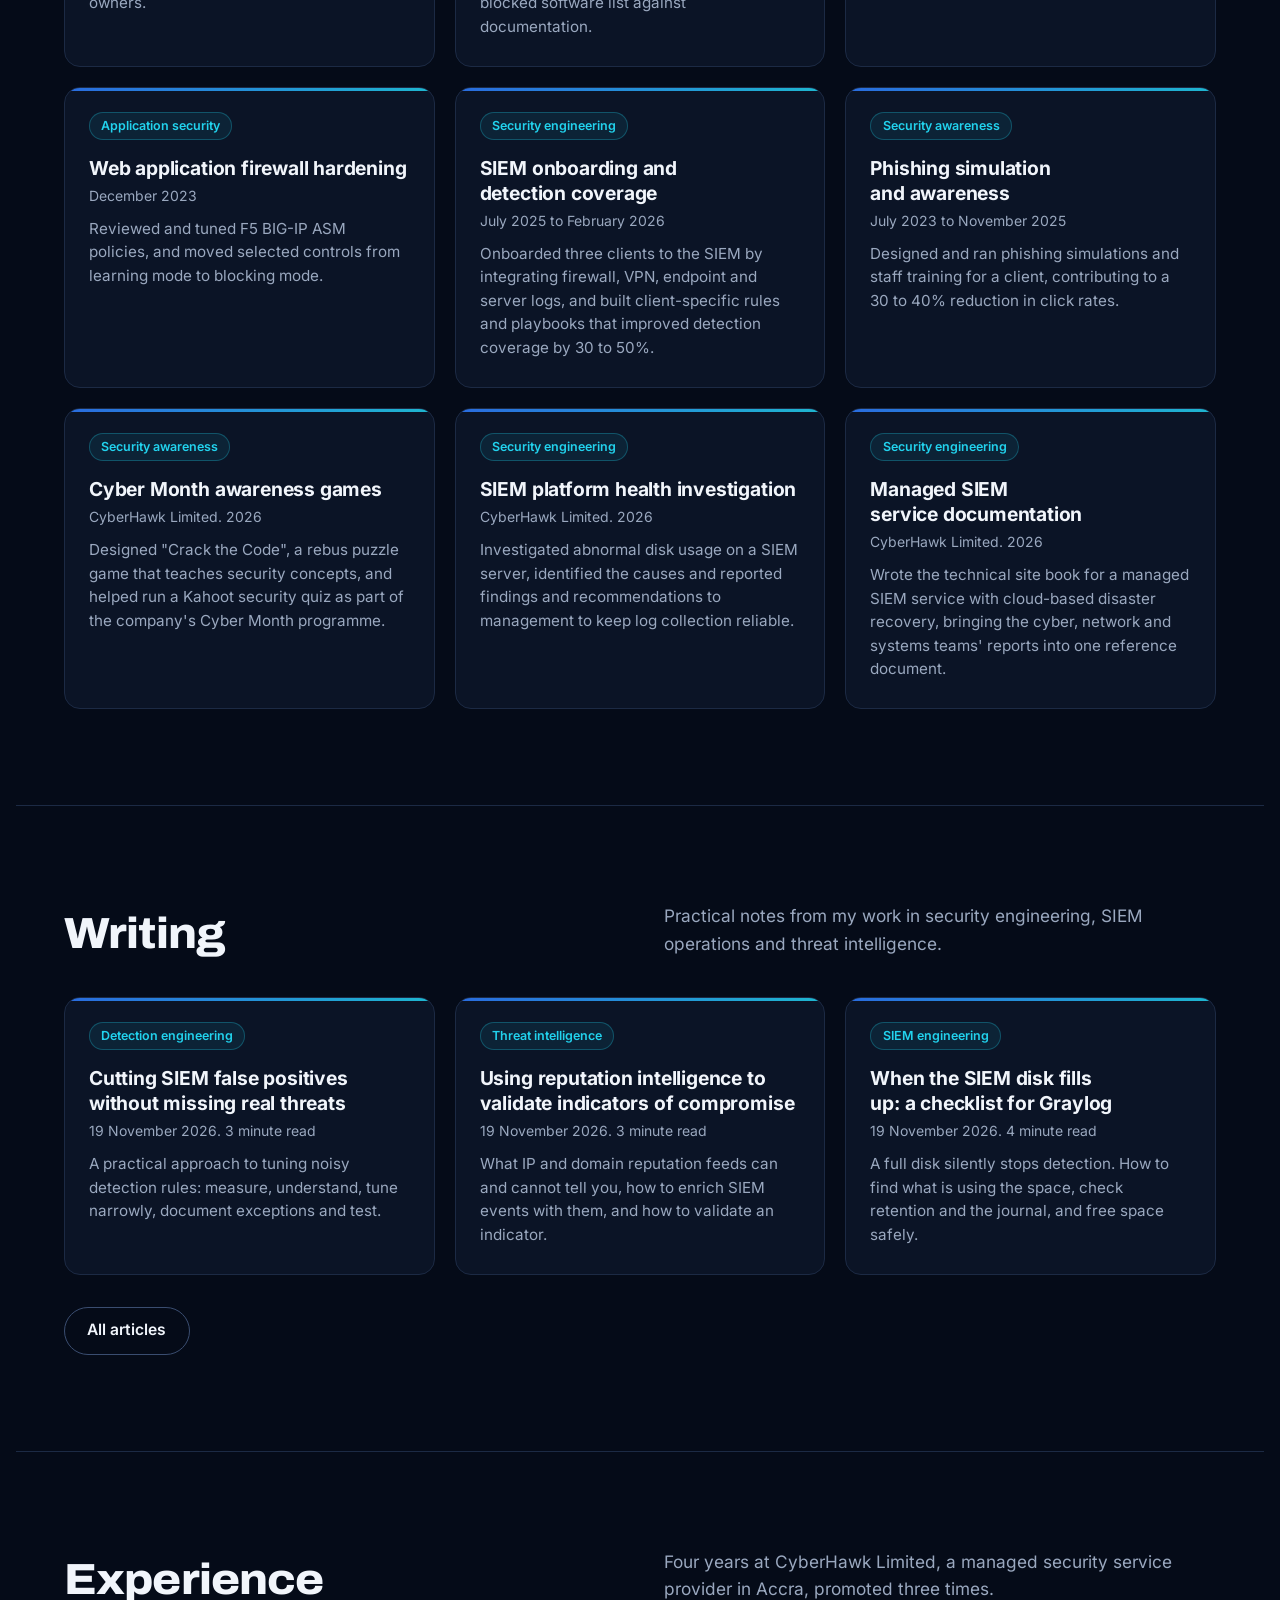
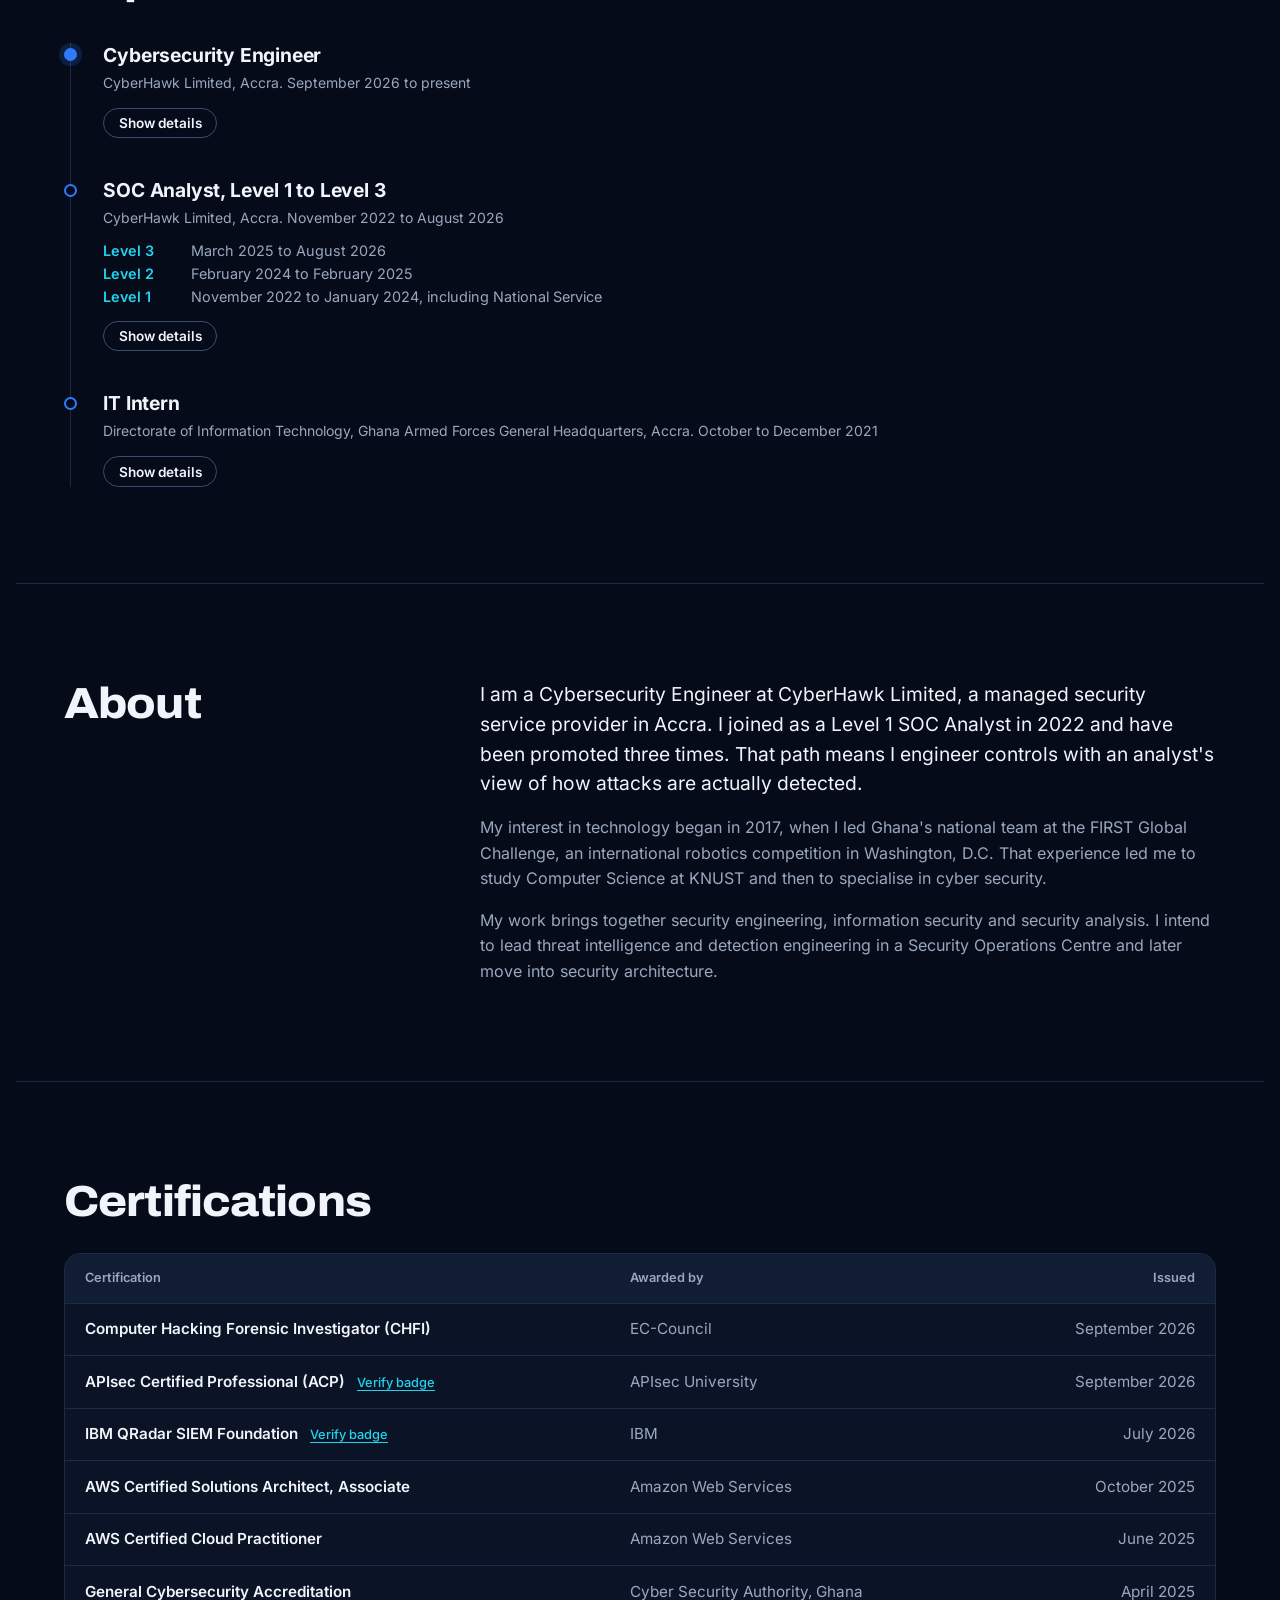
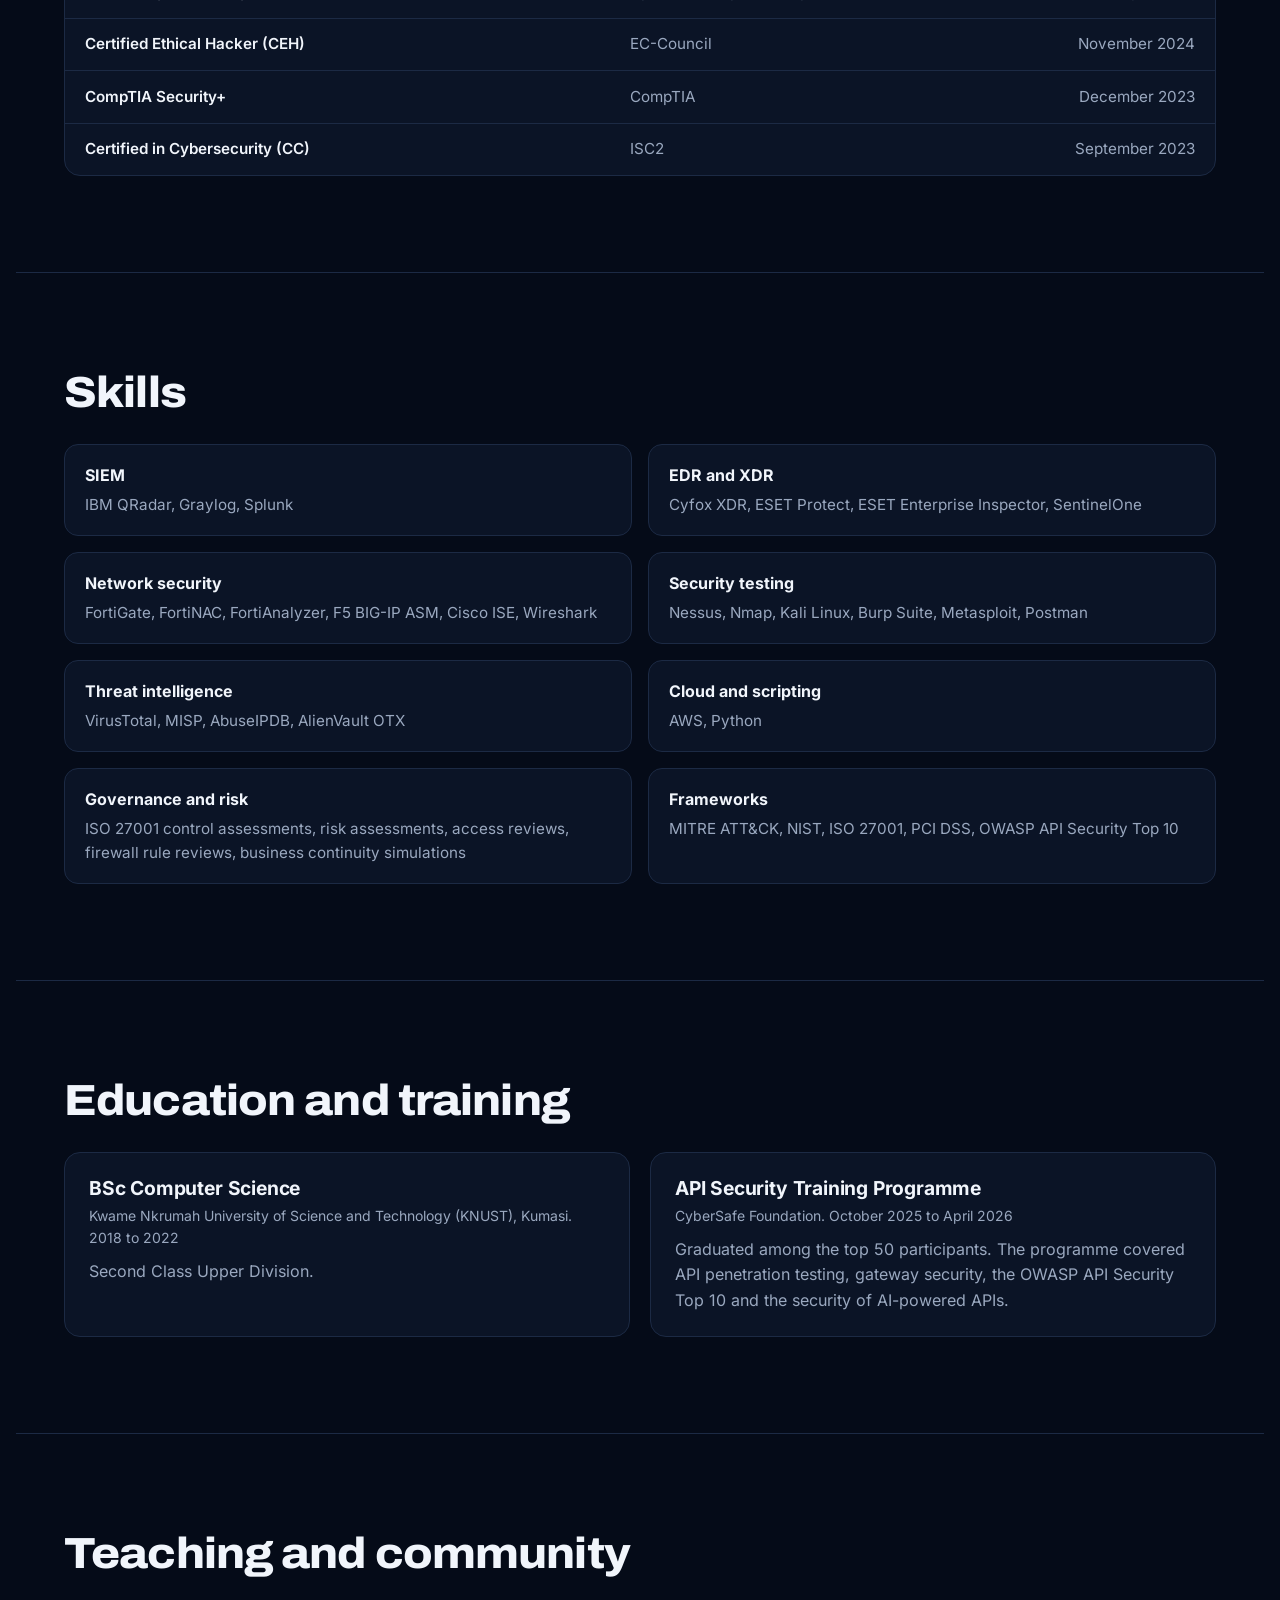
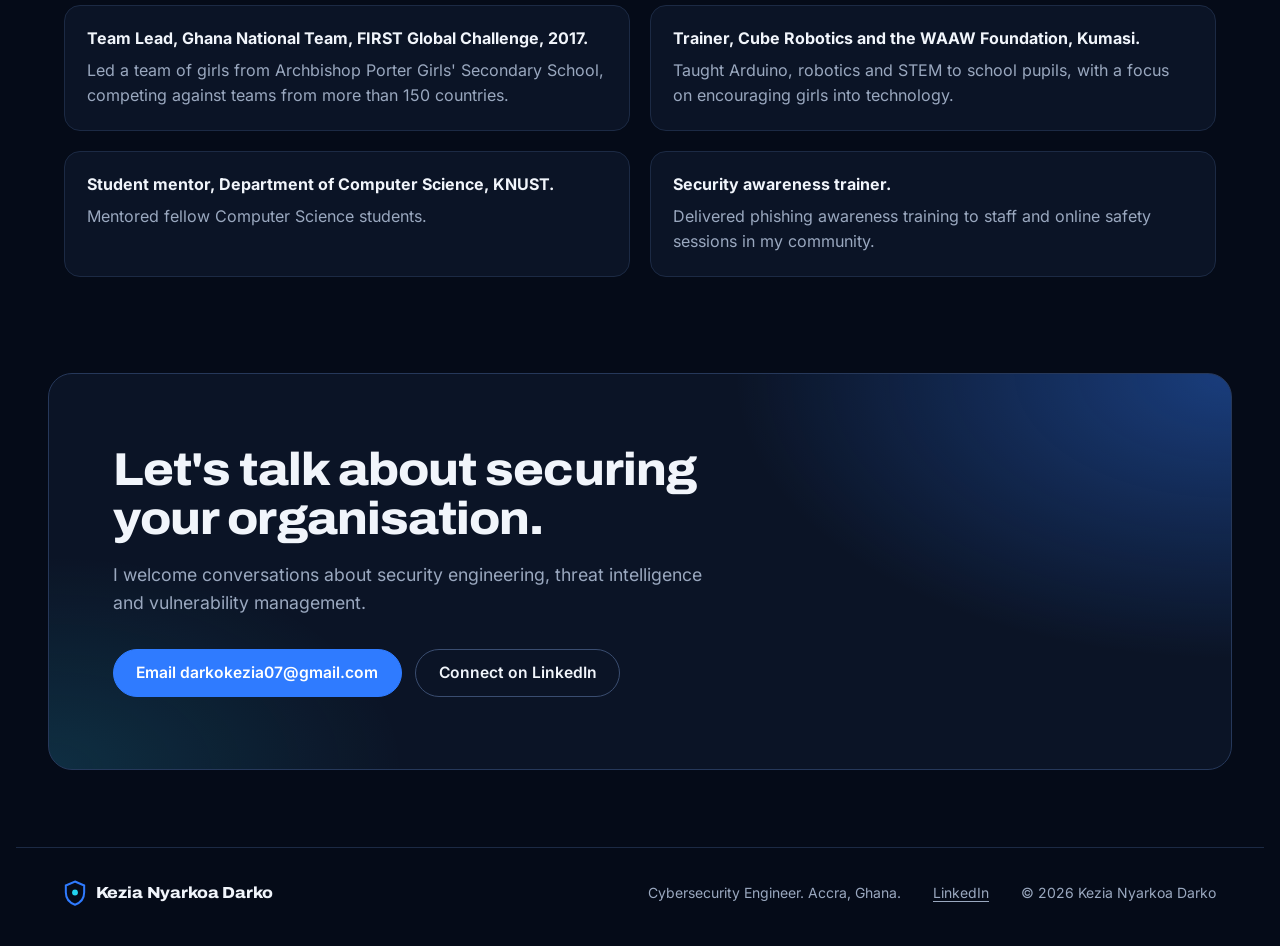
==== commit ac489e8a: "Add files via upload" ====
--- a/index.html
+++ b/index.html
@@ -1,206 +1,273 @@
 <!doctype html>
-<html lang="en-GB" data-theme="dark">
+<html lang="en-GB">
 <head>
 <meta charset="utf-8">
 <meta name="viewport" content="width=device-width, initial-scale=1">
-<meta http-equiv="Content-Security-Policy" content="default-src 'none'; style-src 'sha256-IjvVVF1/81zvJD3wgTS6n4fn77Ia8DJwxIE45pSxgAc='; script-src 'sha256-u671l3vYb9fwI74BQW+jJZUP7U3Sh3WQQxTGGMKlvh4='; font-src data:; img-src data:; base-uri 'none'; form-action 'none'">
+<meta http-equiv="Content-Security-Policy" content="default-src 'none'; style-src 'sha256-kAZrzGrvvlANJnoIJOAZxl/F4sTZfuDg5/GfMyk/6eg='; script-src 'sha256-ul/w59IKgTbilEsu5Bt7tYsu8I68AF7JWRc+RdiC0pE='; font-src data:; img-src data:; base-uri 'none'; form-action 'none'">
 <meta name="referrer" content="no-referrer">
 <title>Kezia Nyarkoa Darko, Cybersecurity Engineer</title>
 <meta name="description" content="Kezia Nyarkoa Darko is an information security and cybersecurity engineer and analyst in Accra, Ghana, working across security engineering, risk assessment and incident investigation.">
 <meta property="og:title" content="Kezia Nyarkoa Darko, Cybersecurity Engineer">
 <meta property="og:description" content="Security engineering, information security and security analysis, from Accra, Ghana.">
 <meta property="og:type" content="profile">
-<link rel="icon" href="data:image/svg+xml,%3Csvg xmlns='http://www.w3.org/2000/svg' viewBox='0 0 32 32'%3E%3Crect width='32' height='32' rx='7' fill='%23000'/%3E%3Cpath d='M16 6l8 3.5v6c0 5.2-3.4 8.7-8 10.5-4.6-1.8-8-5.3-8-10.5v-6z' fill='%23fff'/%3E%3Crect x='10' y='27' width='12' height='2' fill='%234F7DF3'/%3E%3C/svg%3E">
-<style>@font-face{font-family:"Inter";font-style:normal;font-weight:100 900;font-display:swap;src:url([data-uri]) format('woff2')}@font-face{font-family:"JetBrains Mono";font-style:normal;font-weight:100 800;font-display:swap;src:url([data-uri]) format('woff2')}
-:root,[data-theme="dark"]{
-  --bg:#000;
-  --surface:#0A0A0A;
-  --raised:#141414;
-  --border:#262626;
-  --text:#FAFAFA;
-  --muted:#A1A1A1;
-  --accent:#4F7DF3;
-  --threat:#F5A524;
-  --bad:#F2555A;
-  --kbd:#1C1C1C;
+<link rel="icon" href="data:image/svg+xml,%3Csvg xmlns='http://www.w3.org/2000/svg' viewBox='0 0 32 32'%3E%3Crect width='32' height='32' rx='7' fill='%23050B18'/%3E%3Cpath d='M16 5l9 4v7c0 6-4 9.6-9 11.5C11 25.6 7 22 7 16V9z' fill='none' stroke='%232F7BFF' stroke-width='2.4'/%3E%3Ccircle cx='16' cy='15.5' r='3' fill='%2322D3EE'/%3E%3C/svg%3E">
+<style>@font-face{font-family:"Archivo";font-style:normal;font-weight:100 900;font-display:swap;src:url([data-uri]) format('woff2')}@font-face{font-family:"Inter";font-style:normal;font-weight:100 900;font-display:swap;src:url([data-uri]